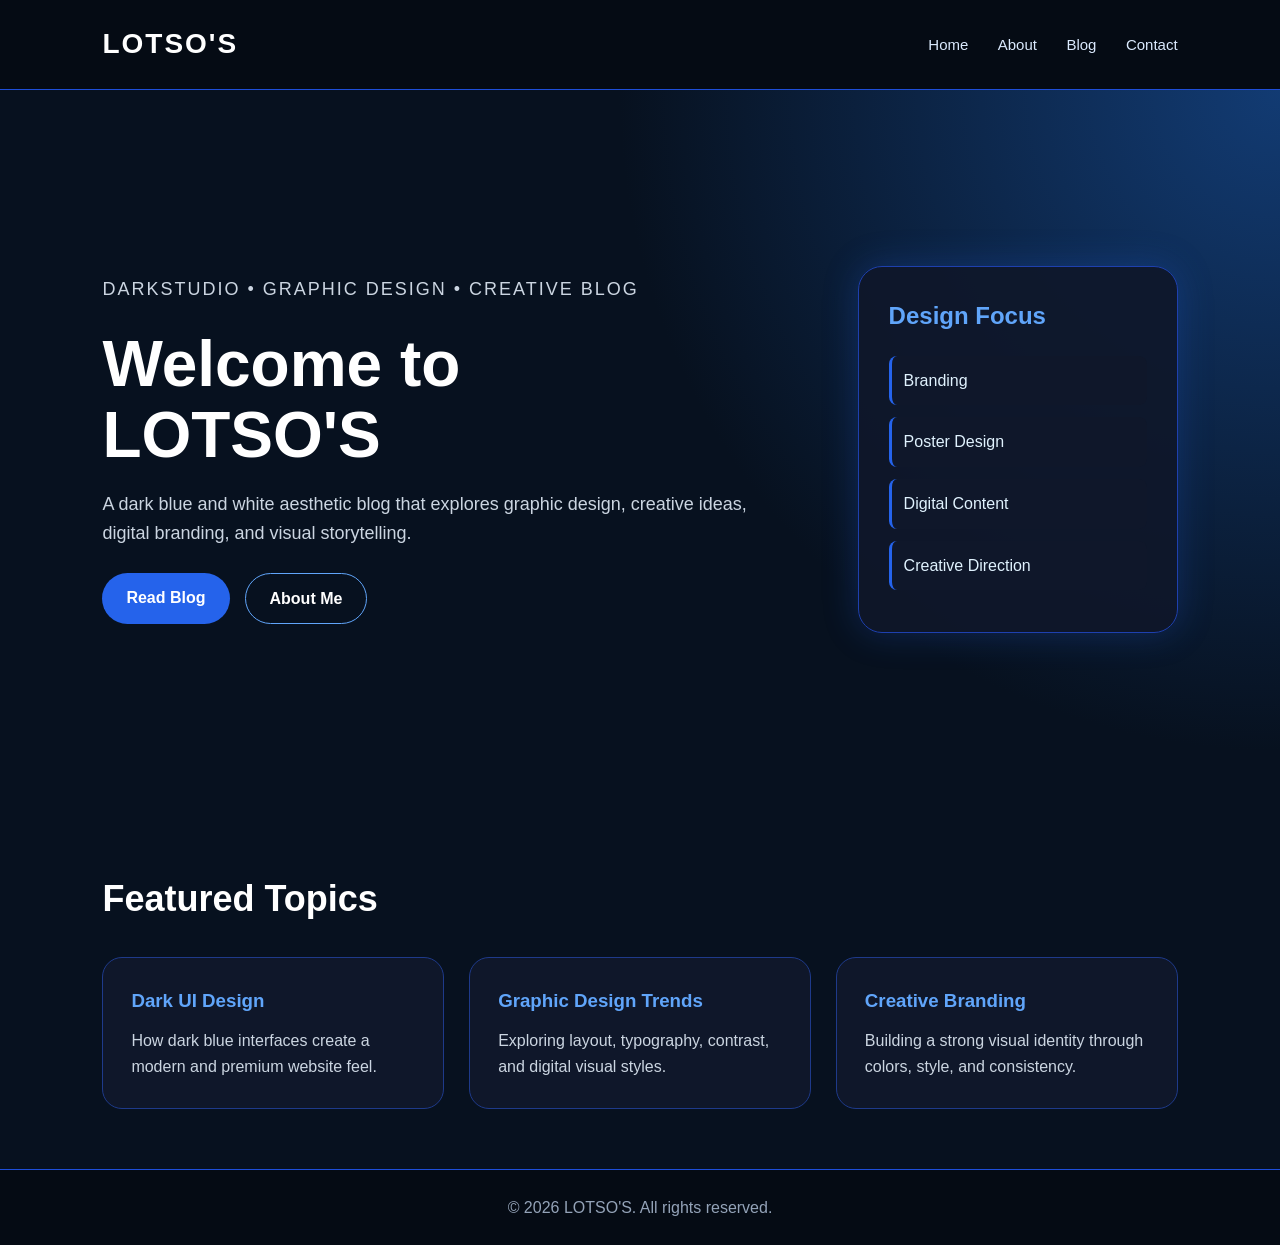
==== index.html @ 0e8b7d99 "Added dark studio home page design" ====
<!DOCTYPE html>
<html lang="en">
<head>
    <meta charset="UTF-8">
    <meta name="viewport" content="width=device-width, initial-scale=1.0">
    <title>LOTSO'S | DarkStudio Blog</title>
    <link rel="stylesheet" href="css/style.css">
</head>
<body>

    <header class="site-header">
        <div class="logo">LOTSO'S</div>

        <nav class="navbar">
            <a href="index.html">Home</a>
            <a href="about.html">About</a>
            <a href="blog.html">Blog</a>
            <a href="contact.html">Contact</a>
        </nav>
    </header>

    <main>
        <section class="hero-section">
            <div class="hero-text">
                <p class="tagline">DarkStudio • Graphic Design • Creative Blog</p>
                <h1>Welcome to LOTSO'S</h1>
                <p>
                    A dark blue and white aesthetic blog that explores graphic design,
                    creative ideas, digital branding, and visual storytelling.
                </p>

                <div class="hero-buttons">
                    <a href="blog.html" class="btn primary-btn">Read Blog</a>
                    <a href="about.html" class="btn secondary-btn">About Me</a>
                </div>
            </div>

            <div class="hero-card">
                <h2>Design Focus</h2>
                <p>Branding</p>
                <p>Poster Design</p>
                <p>Digital Content</p>
                <p>Creative Direction</p>
            </div>
        </section>

        <section class="featured-section">
            <h2>Featured Topics</h2>

            <div class="topic-grid">
                <article class="topic-card">
                    <h3>Dark UI Design</h3>
                    <p>How dark blue interfaces create a modern and premium website feel.</p>
                </article>

                <article class="topic-card">
                    <h3>Graphic Design Trends</h3>
                    <p>Exploring layout, typography, contrast, and digital visual styles.</p>
                </article>

                <article class="topic-card">
                    <h3>Creative Branding</h3>
                    <p>Building a strong visual identity through colors, style, and consistency.</p>
                </article>
            </div>
        </section>
    </main>

    <footer>
        <p>&copy; 2026 LOTSO'S. All rights reserved.</p>
    </footer>

    <script src="js/script.js"></script>
</body>
</html>
---- css/style.css ----
* {
    margin: 0;
    padding: 0;
    box-sizing: border-box;
}

body {
    font-family: Arial, Helvetica, sans-serif;
    background-color: #07111f;
    color: #ffffff;
    line-height: 1.6;
}

.site-header {
    width: 100%;
    padding: 22px 8%;
    background-color: #050b14;
    border-bottom: 1px solid #1e4ed8;
    display: flex;
    justify-content: space-between;
    align-items: center;
}

.logo {
    font-size: 28px;
    font-weight: bold;
    letter-spacing: 2px;
    color: #ffffff;
}

.navbar a {
    color: #dbeafe;
    text-decoration: none;
    margin-left: 25px;
    font-size: 15px;
    transition: 0.3s ease;
}

.navbar a:hover {
    color: #60a5fa;
}

.hero-section {
    min-height: 80vh;
    padding: 70px 8%;
    display: flex;
    align-items: center;
    justify-content: space-between;
    gap: 40px;
    background: radial-gradient(circle at top right, #123b73, #07111f 45%);
}

.hero-text {
    max-width: 650px;
}

.tagline {
    color: #60a5fa;
    text-transform: uppercase;
    letter-spacing: 2px;
    font-size: 14px;
    margin-bottom: 15px;
}

.hero-text h1 {
    font-size: 64px;
    line-height: 1.1;
    margin-bottom: 20px;
}

.hero-text p {
    color: #cbd5e1;
    font-size: 18px;
    margin-bottom: 25px;
}

.hero-buttons {
    display: flex;
    gap: 15px;
    flex-wrap: wrap;
}

.btn {
    padding: 12px 24px;
    border-radius: 30px;
    text-decoration: none;
    font-weight: bold;
    transition: 0.3s ease;
}

.primary-btn {
    background-color: #2563eb;
    color: #ffffff;
}

.primary-btn:hover {
    background-color: #1d4ed8;
}

.secondary-btn {
    border: 1px solid #60a5fa;
    color: #ffffff;
}

.secondary-btn:hover {
    background-color: #60a5fa;
    color: #07111f;
}

.hero-card {
    width: 320px;
    padding: 30px;
    background-color: rgba(15, 23, 42, 0.9);
    border: 1px solid #1e40af;
    border-radius: 24px;
    box-shadow: 0 0 35px rgba(37, 99, 235, 0.25);
}

.hero-card h2 {
    color: #60a5fa;
    margin-bottom: 20px;
}

.hero-card p {
    background-color: #0f172a;
    margin-bottom: 12px;
    padding: 12px;
    border-left: 3px solid #2563eb;
    border-radius: 8px;
    color: #e0f2fe;
}

.featured-section {
    padding: 60px 8%;
}

.featured-section h2 {
    font-size: 36px;
    margin-bottom: 30px;
    color: #ffffff;
}

.topic-grid {
    display: grid;
    grid-template-columns: repeat(3, 1fr);
    gap: 25px;
}

.topic-card {
    background-color: #0f172a;
    padding: 28px;
    border-radius: 20px;
    border: 1px solid #1e3a8a;
    transition: 0.3s ease;
}

.topic-card:hover {
    transform: translateY(-8px);
    box-shadow: 0 0 25px rgba(96, 165, 250, 0.2);
}

.topic-card h3 {
    color: #60a5fa;
    margin-bottom: 12px;
}

.topic-card p {
    color: #cbd5e1;
}

footer {
    text-align: center;
    padding: 25px;
    background-color: #050b14;
    border-top: 1px solid #1e4ed8;
    color: #94a3b8;
}

@media (max-width: 900px) {
    .site-header {
        flex-direction: column;
        gap: 15px;
    }

    .navbar a {
        margin: 0 10px;
    }

    .hero-section {
        flex-direction: column;
        text-align: center;
    }

    .hero-text h1 {
        font-size: 46px;
    }

    .topic-grid {
        grid-template-columns: 1fr;
    }

    .hero-card {
        width: 100%;
    }
}
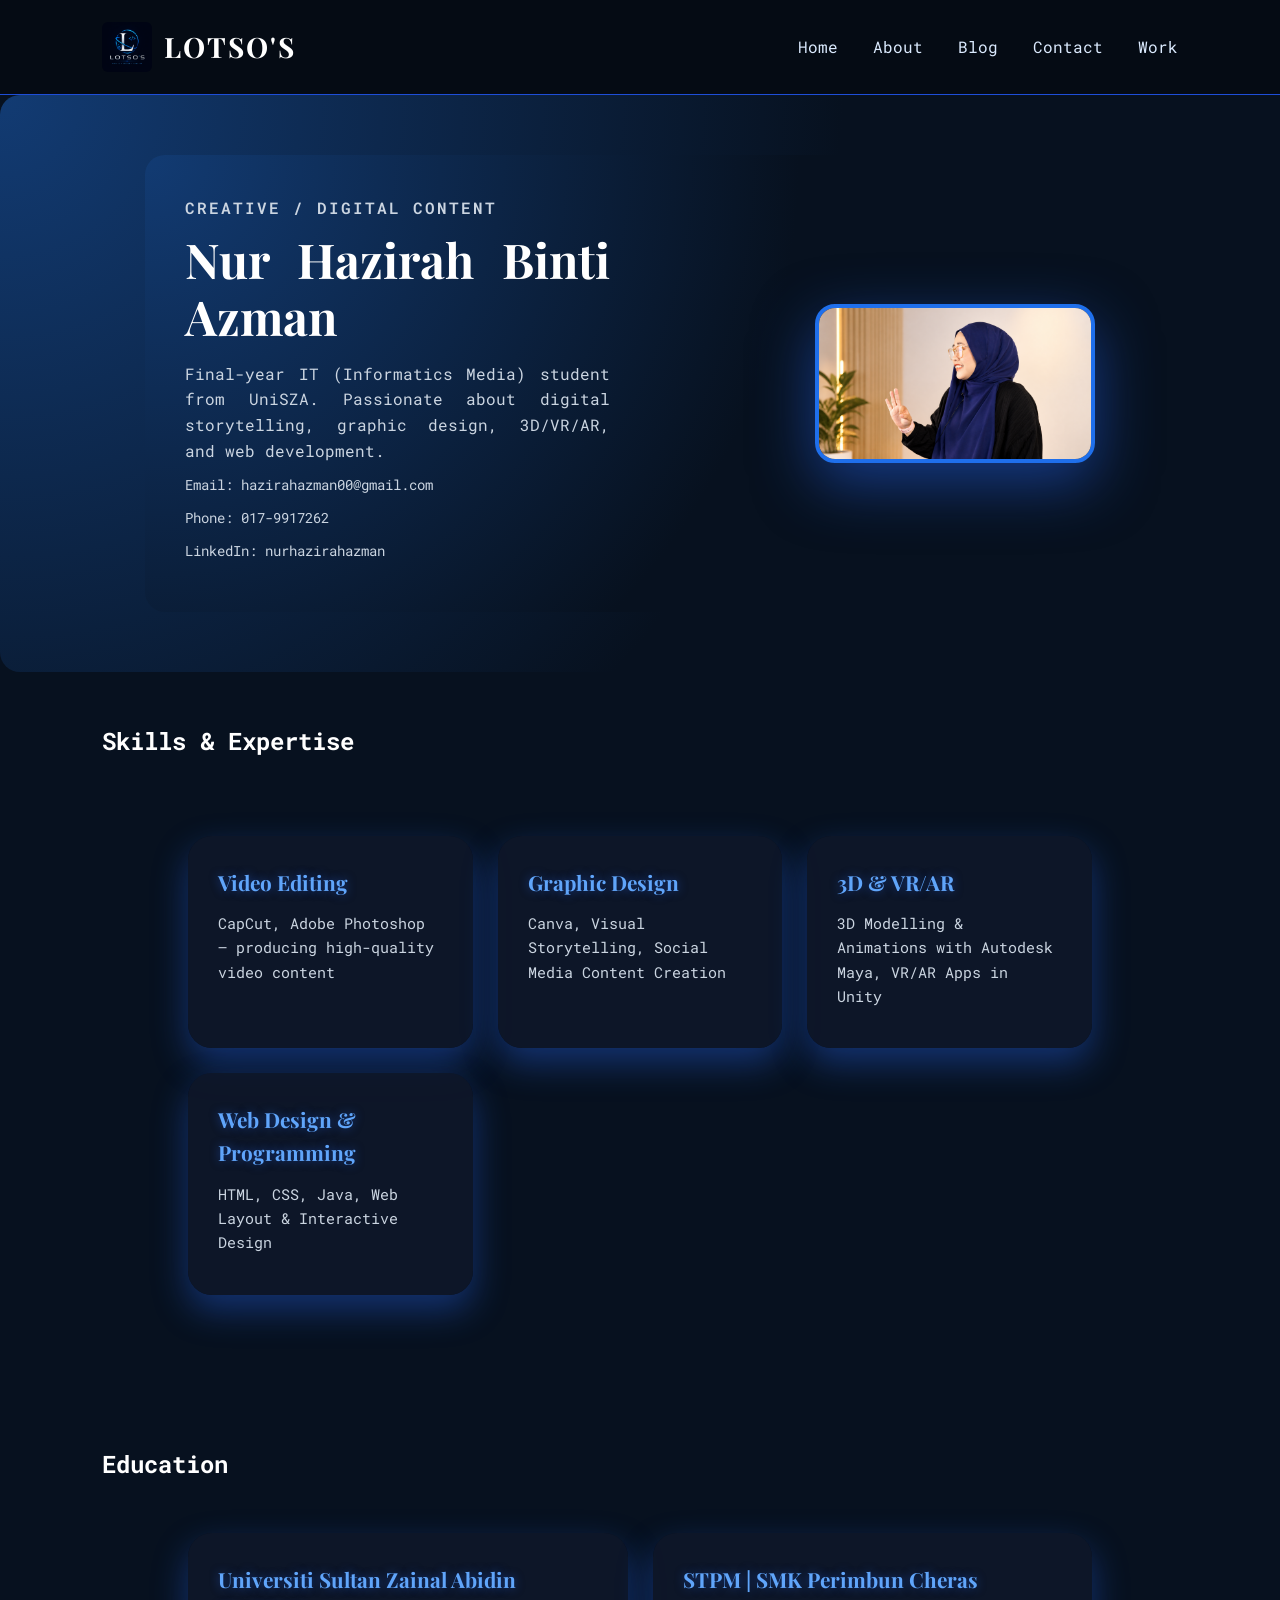
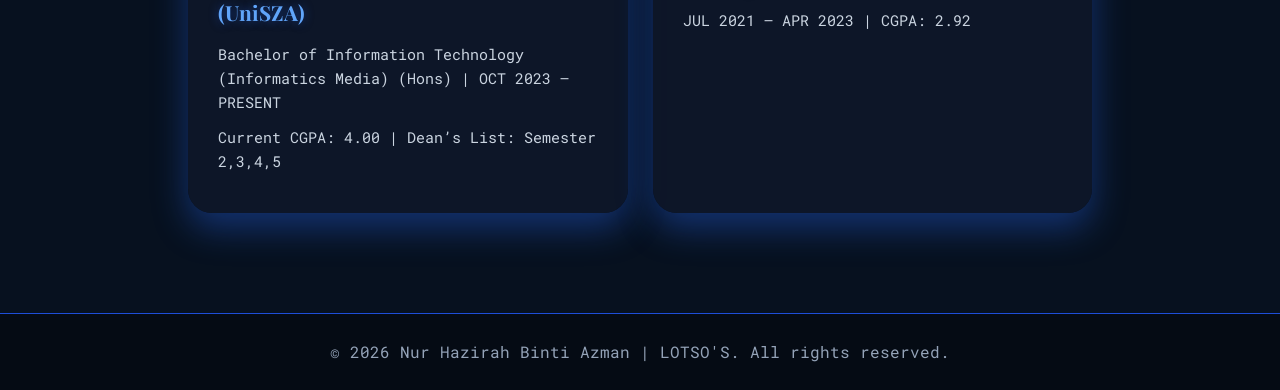
==== commit b9bc840c: "Final website updates" ====
--- a/index.html
+++ b/index.html
@@ -1,75 +1,93 @@
 <!DOCTYPE html>
 <html lang="en">
 <head>
-    <meta charset="UTF-8">
-    <meta name="viewport" content="width=device-width, initial-scale=1.0">
-    <title>LOTSO'S | DarkStudio Blog</title>
-    <link rel="stylesheet" href="css/style.css">
+<meta charset="UTF-8">
+<meta name="viewport" content="width=device-width, initial-scale=1.0">
+<title>LOTSO'S | Nur Hazirah Binti Azman</title>
+<link href="https://fonts.googleapis.com/css2?family=Playfair+Display:wght@600;700&family=Roboto+Mono&display=swap" rel="stylesheet">
+<link rel="stylesheet" href="css/style.css">
+<link rel="stylesheet" href="css/index-additions.css"> <!-- Additions for glow effect -->
 </head>
 <body>
 
-    <header class="site-header">
-        <div class="logo">LOTSO'S</div>
+<!-- Header -->
+<header class="site-header">
+    <div class="logo-container">
+        <img src="images/lotso.png" alt="LOTSO'S Logo" class="site-logo">
+        <span class="site-title">LOTSO'S</span>
+    </div>
+    <nav class="navbar">
+        <a href="index.html">Home</a>
+        <a href="about.html">About</a>
+        <a href="blog.html">Blog</a>
+        <a href="contact.html">Contact</a>
+        <a href="work.html">Work</a>
+    </nav>
+</header>
 
-        <nav class="navbar">
-            <a href="index.html">Home</a>
-            <a href="about.html">About</a>
-            <a href="blog.html">Blog</a>
-            <a href="contact.html">Contact</a>
-        </nav>
-    </header>
+<section <section class="hero-section">
+    <div class="landscape-card-no-box">
+        <!-- Left side: text -->
+        <div class="hero-text">
+            <p class="tagline">Creative / Digital Content</p>
+            <h1>Nur Hazirah Binti Azman</h1>
+            <p>Final-year IT (Informatics Media) student from UniSZA. Passionate about digital storytelling, graphic design, 3D/VR/AR, and web development.</p>
+            <div class="contact-info-hero">
+                <p>Email: <a href="mailto:hazirahazman00@gmail.com">hazirahazman00@gmail.com</a></p>
+                <p>Phone: 017-9917262</p>
+                <p>LinkedIn: <a href="https://www.linkedin.com/in/nurhazirahazman" target="_blank">nurhazirahazman</a></p>
+            </div>
+        </div>
 
-    <main>
-        <section class="hero-section">
-            <div class="hero-text">
-                <p class="tagline">DarkStudio • Graphic Design • Creative Blog</p>
-                <h1>Welcome to LOTSO'S</h1>
-                <p>
-                    A dark blue and white aesthetic blog that explores graphic design,
-                    creative ideas, digital branding, and visual storytelling.
-                </p>
+        <!-- Right side: profile image -->
+        <div class="hero-image">
+            <img src="images/profile hazirah.png" alt="Nur Hazirah Binti Azman">
+        </div>
+    </div>
+</section>
 
-                <div class="hero-buttons">
-                    <a href="blog.html" class="btn primary-btn">Read Blog</a>
-                    <a href="about.html" class="btn secondary-btn">About Me</a>
-                </div>
-            </div>
+<section class="featured-section">
+    <h2>Skills & Expertise</h2>
+    <div class="education-cards">
+        <a href="work.html#video" class="card glow-card topic-card">
+            <h3>Video Editing</h3>
+            <p>CapCut, Adobe Photoshop — producing high-quality video content</p>
+        </a>
+        <a href="work.html#graphic" class="card glow-card topic-card">
+            <h3>Graphic Design</h3>
+            <p>Canva, Visual Storytelling, Social Media Content Creation</p>
+        </a>
+        <a href="work.html#3dvr" class="card glow-card topic-card">
+            <h3>3D & VR/AR</h3>
+            <p>3D Modelling & Animations with Autodesk Maya, VR/AR Apps in Unity</p>
+        </a>
+        <a href="work.html#web" class="card glow-card topic-card">
+            <h3>Web Design & Programming</h3>
+            <p>HTML, CSS, Java, Web Layout & Interactive Design</p>
+        </a>
+    </div>
+</section>
 
-            <div class="hero-card">
-                <h2>Design Focus</h2>
-                <p>Branding</p>
-                <p>Poster Design</p>
-                <p>Digital Content</p>
-                <p>Creative Direction</p>
-            </div>
-        </section>
+<section class="education-section">
+    <h2>Education</h2>
+    <div class="education-cards">
+        <div class="card glow-card edu-card">
+            <h3>Universiti Sultan Zainal Abidin (UniSZA)</h3>
+            <p>Bachelor of Information Technology (Informatics Media) (Hons) | OCT 2023 – PRESENT</p>
+            <p>Current CGPA: 4.00 | Dean’s List: Semester 2,3,4,5</p>
+        </div>
+        <div class="card glow-card edu-card">
+            <h3>STPM | SMK Perimbun Cheras</h3>
+            <p>JUL 2021 – APR 2023 | CGPA: 2.92</p>
+        </div>
+    </div>
+</section>
 
-        <section class="featured-section">
-            <h2>Featured Topics</h2>
 
-            <div class="topic-grid">
-                <article class="topic-card">
-                    <h3>Dark UI Design</h3>
-                    <p>How dark blue interfaces create a modern and premium website feel.</p>
-                </article>
 
-                <article class="topic-card">
-                    <h3>Graphic Design Trends</h3>
-                    <p>Exploring layout, typography, contrast, and digital visual styles.</p>
-                </article>
+<footer>
+<p>&copy; 2026 Nur Hazirah Binti Azman | LOTSO'S. All rights reserved.</p>
+</footer>
 
-                <article class="topic-card">
-                    <h3>Creative Branding</h3>
-                    <p>Building a strong visual identity through colors, style, and consistency.</p>
-                </article>
-            </div>
-        </section>
-    </main>
-
-    <footer>
-        <p>&copy; 2026 LOTSO'S. All rights reserved.</p>
-    </footer>
-
-    <script src="js/script.js"></script>
 </body>
 </html>
--- a/css/style.css
+++ b/css/style.css
@@ -1,3 +1,4 @@
+/* Reset & Base */
 * {
     margin: 0;
     padding: 0;
@@ -5,12 +6,20 @@
 }
 
 body {
-    font-family: Arial, Helvetica, sans-serif;
+    font-family: 'Roboto Mono', monospace;
     background-color: #07111f;
     color: #ffffff;
     line-height: 1.6;
-}
-
+    scroll-behavior: smooth;
+}
+
+/* Links */
+a {
+    text-decoration: none;
+    color: inherit;
+}
+
+/* Header */
 .site-header {
     width: 100%;
     padding: 22px 8%;
@@ -21,153 +30,201 @@
     align-items: center;
 }
 
-.logo {
+.logo-container {
+    display: flex;
+    align-items: center;
+    gap: 12px;
+}
+
+.site-logo {
+    width: 50px;
+    border-radius: 6px;
+}
+
+.site-title {
+    font-family: 'Playfair Display', serif;
     font-size: 28px;
-    font-weight: bold;
+    font-weight: 700;
+    color: #ffffff;
     letter-spacing: 2px;
-    color: #ffffff;
 }
 
 .navbar a {
     color: #dbeafe;
-    text-decoration: none;
     margin-left: 25px;
-    font-size: 15px;
-    transition: 0.3s ease;
+    transition: 0.3s;
 }
 
 .navbar a:hover {
     color: #60a5fa;
 }
 
+/* Hero Sections */
+.page-hero,
 .hero-section {
-    min-height: 80vh;
-    padding: 70px 8%;
-    display: flex;
-    align-items: center;
+    padding: 60px 8%;
+    display: flex;
     justify-content: space-between;
+    align-items: center;
+    border-radius: 20px;
+    background: radial-gradient(circle at top left, #123b73, #07111f 60%);
+    overflow: hidden;
     gap: 40px;
-    background: radial-gradient(circle at top right, #123b73, #07111f 45%);
+}
+
+.hero-card {
+    display: flex;
+    justify-content: space-between;
+    align-items: center;
+    gap: 40px;
 }
 
 .hero-text {
-    max-width: 650px;
+    max-width: 600px;
+}
+
+.hero-text h1 {
+    font-family: 'Playfair Display', serif;
+    font-size: 2.8rem;
+    margin-bottom: 15px;
+}
+
+.hero-text p {
+    font-family: 'Roboto Mono', monospace;
+    color: #cbd5e1;
+    margin-bottom: 10px;
 }
 
 .tagline {
+    font-family: 'Playfair Display', serif;
+    font-weight: 600;
     color: #60a5fa;
     text-transform: uppercase;
     letter-spacing: 2px;
-    font-size: 14px;
     margin-bottom: 15px;
 }
 
-.hero-text h1 {
-    font-size: 64px;
-    line-height: 1.1;
-    margin-bottom: 20px;
-}
-
-.hero-text p {
-    color: #cbd5e1;
-    font-size: 18px;
-    margin-bottom: 25px;
-}
-
-.hero-buttons {
-    display: flex;
-    gap: 15px;
-    flex-wrap: wrap;
-}
-
-.btn {
-    padding: 12px 24px;
-    border-radius: 30px;
-    text-decoration: none;
-    font-weight: bold;
-    transition: 0.3s ease;
-}
-
-.primary-btn {
-    background-color: #2563eb;
+.contact-info-hero p {
+    font-size: 0.9rem;
+    color: #a0aec0;
+    margin-top: 6px;
+}
+
+.hero-image img {
+    width: 220px;
+    border-radius: 50%;
+    border: 4px solid #1F6FEB;
+    box-shadow: 0 20px 50px rgba(37, 99, 235, 0.5);
+    transition: transform 0.5s ease, box-shadow 0.5s ease;
+    animation: float 4s ease-in-out infinite;
+}
+
+.hero-image img:hover {
+    transform: scale(1.05) rotate(-2deg);
+    box-shadow: 0 30px 60px rgba(37, 99, 235, 0.7);
+}
+
+@keyframes float {
+    0% { transform: translateY(0); }
+    50% { transform: translateY(-10px); }
+    100% { transform: translateY(0); }
+}
+
+/* Generic Card Layout for index, About, Blog, Skills, Education */
+.card {
+    background: rgba(15, 23, 42, 0.85);
+    padding: 35px 40px;
+    border-radius: 24px;
+    box-shadow: 0 15px 35px rgba(37, 99, 235, 0.4);
+    transition: transform 0.4s, box-shadow 0.4s;
+}
+
+.card:hover {
+    transform: translateY(-6px);
+    box-shadow: 0 15px 50px rgba(37, 99, 235, 0.6);
+}
+
+/* Card Headings */
+.card h2, .card h3 {
+    font-family: 'Playfair Display', serif;
+    font-size: 1.8rem;
+    margin-bottom: 15px;
     color: #ffffff;
 }
 
-.primary-btn:hover {
-    background-color: #1d4ed8;
-}
-
-.secondary-btn {
-    border: 1px solid #60a5fa;
+/* Card Text */
+.card p, .card li {
+    font-family: 'Roboto Mono', monospace;
+    font-size: 1rem;
+    color: #cbd5e1;
+    margin-bottom: 10px;
+}
+
+/* Box accents for About sections or Skills sections */
+.profile-summary { border-left: 5px solid #60a5fa; }
+.career-highlights { border-left: 5px solid #1f6feb; }
+.skills-expertise { border-left: 5px solid #3b82f6; }
+
+/* Blog Post Cards */
+.blog-post-card {
+    display: flex;
+    flex-direction: column;
+    border-radius: 24px;
+    border: 1px solid #1e3a8a;
+    max-width: 280px;
+    margin: auto;
+}
+
+.blog-post-card img {
+    width: 100%;
+    display: block;
+    border-top-left-radius: 24px;
+    border-top-right-radius: 24px;
+}
+
+/* Blog Post Text */
+.post-content h2 {
+    font-family: 'Playfair Display', serif;
+    font-size: 1.8rem;
+    color: #60a5fa;
+    margin-bottom: 12px;
+}
+
+.post-content p {
+    font-family: 'Roboto Mono', monospace;
+    font-size: 1rem;
+    color: #cbd5e1;
+    margin-bottom: 12px;
+}
+
+.read-more {
+    font-weight: 700;
+    color: #1f6feb;
+    transition: color 0.3s, text-shadow 0.3s;
+}
+
+.read-more:hover {
     color: #ffffff;
-}
-
-.secondary-btn:hover {
-    background-color: #60a5fa;
-    color: #07111f;
-}
-
-.hero-card {
-    width: 320px;
-    padding: 30px;
-    background-color: rgba(15, 23, 42, 0.9);
-    border: 1px solid #1e40af;
-    border-radius: 24px;
-    box-shadow: 0 0 35px rgba(37, 99, 235, 0.25);
-}
-
-.hero-card h2 {
-    color: #60a5fa;
-    margin-bottom: 20px;
-}
-
-.hero-card p {
-    background-color: #0f172a;
-    margin-bottom: 12px;
-    padding: 12px;
-    border-left: 3px solid #2563eb;
-    border-radius: 8px;
-    color: #e0f2fe;
-}
-
-.featured-section {
-    padding: 60px 8%;
-}
-
-.featured-section h2 {
-    font-size: 36px;
-    margin-bottom: 30px;
-    color: #ffffff;
-}
-
-.topic-grid {
+    text-shadow: 0 0 10px #60a5fa;
+}
+
+/* Section Layouts */
+.about-layout, .featured-section, .education-cards, .blog-container {
     display: grid;
-    grid-template-columns: repeat(3, 1fr);
     gap: 25px;
-}
-
-.topic-card {
-    background-color: #0f172a;
-    padding: 28px;
-    border-radius: 20px;
-    border: 1px solid #1e3a8a;
-    transition: 0.3s ease;
-}
-
-.topic-card:hover {
-    transform: translateY(-8px);
-    box-shadow: 0 0 25px rgba(96, 165, 250, 0.2);
-}
-
-.topic-card h3 {
-    color: #60a5fa;
-    margin-bottom: 12px;
-}
-
-.topic-card p {
-    color: #cbd5e1;
-}
-
+    padding: 50px 8%;
+}
+
+.topic-grid, .education-cards {
+    grid-template-columns: repeat(auto-fit, minmax(280px, 1fr));
+}
+
+.blog-container {
+    grid-template-columns: repeat(auto-fit, minmax(280px, 1fr));
+    justify-content: center;
+}
+
+/* Footer */
 footer {
     text-align: center;
     padding: 25px;
@@ -176,30 +233,607 @@
     color: #94a3b8;
 }
 
+/* Responsive */
+@media(max-width:900px) {
+    .hero-card { flex-direction: column; text-align: center; }
+    .hero-image img { margin-top: 20px; width: 180px; }
+    .topic-grid, .education-cards, .blog-container { grid-template-columns: 1fr; }
+}
+/* Contact Page */
+
+.contact-content {
+    padding: 50px 8%;
+}
+
+.contact-form-card,
+.contact-info {
+    padding: 35px 40px;
+    border-radius: 24px;
+    box-shadow: 0 15px 35px rgba(37, 99, 235, 0.4);
+    transition: transform 0.4s ease, box-shadow 0.4s ease;
+    background-color: rgba(15,23,42,0.85);
+}
+
+.contact-form-card:hover,
+.contact-info:hover {
+    transform: translateY(-6px);
+    box-shadow: 0 15px 50px rgba(37, 99, 235, 0.6);
+}
+
+.contact-form-card h2,
+.contact-info h2 {
+    font-family: 'Playfair Display', serif;
+    font-size: 1.8rem;
+    margin-bottom: 15px;
+    color: #60a5fa;
+}
+
+.contact-form-card p,
+.contact-info p,
+.contact-form-card li,
+.contact-info li {
+    font-family: 'Roboto Mono', monospace;
+    font-size: 1rem;
+    color: #cbd5e1;
+    margin-bottom: 10px;
+}
+
+.contact-form-card input,
+.contact-form-card textarea {
+    width: 100%;
+    padding: 14px;
+    margin-bottom: 20px;
+    border-radius: 12px;
+    border: 1px solid #1e3a8a;
+    background-color: #07111f;
+    color: #ffffff;
+    outline: none;
+    font-family: 'Roboto Mono', monospace;
+}
+
+.contact-form-card input:focus,
+.contact-form-card textarea:focus {
+    border-color: #60a5fa;
+}
+
+.contact-form-card button {
+    padding: 14px 28px;
+    border-radius: 30px;
+    background-color: #1f6feb;
+    color: #ffffff;
+    font-weight: bold;
+    cursor: pointer;
+    transition: 0.3s ease;
+}
+
+.contact-form-card button:hover {
+    background-color: #1554c7;
+}
+
+/* Layout */
+.about-layout {
+    display: flex;
+    gap: 30px;
+    flex-wrap: wrap;
+}
+
+.contact-form-card, .contact-info {
+    flex: 1 1 400px; /* Responsive two-column layout */
+}
+
+/* Responsive */
 @media (max-width: 900px) {
-    .site-header {
+    .about-layout {
         flex-direction: column;
-        gap: 15px;
     }
-
-    .navbar a {
-        margin: 0 10px;
-    }
-
+}
+/* Hero Section */
+.hero-section {
+    display: flex;
+    justify-content: space-between;
+    align-items: center;
+    gap: 40px;
+    padding: 60px 8%;
+    background: radial-gradient(circle at top left, #123b73, #07111f 60%);
+    border-radius: 20px;
+}
+
+/* Hero Text Card */
+.hero-card {
+    background-color: rgba(15, 23, 42, 0.85);
+    padding: 30px 40px;
+    border-radius: 20px;
+    max-width: 600px;
+    box-shadow: 0 10px 30px rgba(37, 99, 235, 0.4);
+}
+
+.hero-card h1 {
+    font-family: 'Poppins', sans-serif;
+    font-size: 2.8rem;
+    font-weight: 700;
+    margin-bottom: 10px;
+    color: #ffffff;
+}
+
+.hero-card .tagline {
+    font-family: 'Poppins', sans-serif;
+    font-size: 1rem;
+    font-weight: 600;
+    letter-spacing: 2px;
+    color: #60a5fa;
+    text-transform: uppercase;
+    margin-bottom: 15px;
+}
+
+.hero-card p {
+    font-size: 1rem;
+    color: #cbd5e1;
+    margin-bottom: 10px;
+}
+
+.contact-info-hero p {
+    font-size: 0.9rem;
+    color: #a0aec0;
+}
+
+/* Profile Image */
+.hero-image img {
+    width: 280px;
+    border-radius: 50%;
+    border: 4px solid #1F6FEB;
+    box-shadow: 0 20px 50px rgba(37, 99, 235, 0.5);
+    transition: transform 0.5s ease, box-shadow 0.5s ease;
+    animation: float 4s ease-in-out infinite;
+}
+
+.hero-image img:hover {
+    transform: scale(1.05) rotate(-2deg);
+    box-shadow: 0 30px 60px rgba(37, 99, 235, 0.7);
+}
+
+@keyframes float {
+    0% { transform: translateY(0px); }
+    50% { transform: translateY(-15px); }
+    100% { transform: translateY(0px); }
+}
+
+/* Responsive for Mobile */
+@media (max-width: 900px) {
     .hero-section {
         flex-direction: column;
         text-align: center;
     }
 
-    .hero-text h1 {
-        font-size: 46px;
+    .hero-image img {
+        width: 200px;
+        margin-top: 20px;
     }
-
-    .topic-grid {
+}
+/* Glow effect for index page elements */
+.glow-card {
+    border-radius: 24px;
+    transition: 0.4s ease;
+    box-shadow: 0 0 15px rgba(37, 99, 235, 0.4);
+}
+
+.glow-card:hover {
+    box-shadow: 0 0 25px rgba(37, 99, 235, 0.8);
+    transform: translateY(-5px);
+}
+
+/* Optional: glowing text inside cards */
+.glow-card h1,
+.glow-card h2,
+.glow-card h3 {
+    text-shadow: 0 0 10px rgba(37, 99, 235, 0.5);
+}
+/* Skills cards like Education cards */
+.topic-card {
+    padding: 30px;
+    border-radius: 24px;
+    box-shadow: 0 15px 35px rgba(37, 99, 235, 0.4);
+    background: rgba(15, 23, 42, 0.85);
+    transition: transform 0.4s, box-shadow 0.4s;
+    cursor: pointer;
+}
+
+.topic-card:hover {
+    transform: translateY(-6px);
+    box-shadow: 0 20px 50px rgba(37, 99, 235, 0.6);
+}
+
+.topic-card h3 {
+    font-family: 'Playfair Display', serif;
+    font-size: 1.3rem;
+    color: #60a5fa;
+    margin-bottom: 12px;
+}
+
+.topic-card p {
+    font-family: 'Roboto Mono', monospace;
+    color: #cbd5e1;
+    font-size: 0.95rem;
+}
+
+/* Align Education cards grid with Skills cards grid */
+.education-section {
+    padding: 50px 8%; /* same as Skills section */
+}
+
+.education-cards {
+    display: grid;
+    grid-template-columns: repeat(auto-fit, minmax(280px, 1fr));
+    gap: 25px;
+}
+
+/* Cards glow & hover (same as Skills) */
+.edu-card {
+    padding: 30px;
+    border-radius: 24px;
+    background: rgba(15, 23, 42, 0.85);
+    box-shadow: 0 15px 35px rgba(37, 99, 235, 0.4);
+    transition: transform 0.4s ease, box-shadow 0.4s ease;
+}
+
+.edu-card:hover {
+    transform: translateY(-6px);
+    box-shadow: 0 20px 50px rgba(37, 99, 235, 0.6);
+}
+
+.edu-card h3 {
+    font-family: 'Playfair Display', serif;
+    font-size: 1.3rem;
+    color: #60a5fa;
+    margin-bottom: 12px;
+}
+
+.edu-card p {
+    font-family: 'Roboto Mono', monospace;
+    font-size: 0.95rem;
+    color: #cbd5e1;
+}
+/* Hero section - justify text & push profile image right */
+.landscape-card {
+    display: flex;
+    justify-content: space-between;
+    align-items: center;
+    background: radial-gradient(circle at top left,#123b73,#07111f 60%);
+    border-radius: 20px;
+    padding: 40px;
+    gap: 30px;
+    box-shadow: 0 15px 50px rgba(37,99,235,0.4);
+}
+
+.landscape-card .hero-text {
+    flex: 1;
+    text-align: justify; /* justify all text in left half */
+    padding-right: 30px;
+}
+
+.landscape-card .hero-image {
+    flex: 1;
+    display: flex;
+    justify-content: flex-end; /* push image fully right */
+    align-items: center;
+}
+
+.landscape-card .hero-image img {
+    max-width: 350px; /* size of profile image */
+    border-radius: 20px;
+    border: 4px solid #1F6FEB;
+    box-shadow: 0 20px 60px rgba(37,99,235,0.5);
+    animation: float 4s ease-in-out infinite;
+}
+
+.landscape-card .hero-image img:hover {
+    transform: scale(1.05);
+    box-shadow: 0 30px 70px rgba(37,99,235,0.7);
+}
+/* Hero Section Landscape */
+.hero-section {
+    padding: 60px 8%;
+}
+
+.landscape-card {
+    display: flex;
+    justify-content: space-between;
+    align-items: center;
+    background: radial-gradient(circle at top left,#123b73,#07111f 60%);
+    border-radius: 20px;
+    padding: 40px;
+    gap: 30px;
+    box-shadow: 0 15px 50px rgba(37,99,235,0.4);
+}
+
+.hero-text {
+    flex: 1;
+    text-align: justify;
+    padding-right: 30px;
+}
+
+.hero-text h1 {
+    font-family: 'Playfair Display', serif;
+    font-size: 3rem;
+    line-height: 1.2;
+}
+
+.hero-text p,
+.contact-info-hero p {
+    font-family: 'Roboto Mono', monospace;
+    color: #cbd5e1;
+}
+
+.hero-image {
+    flex: 1;
+    display: flex;
+    justify-content: flex-end;
+    align-items: center;
+}
+
+.hero-image img {
+    max-width: 380px;
+    border-radius: 20px;
+    border: 4px solid #1F6FEB;
+    box-shadow: 0 20px 60px rgba(37,99,235,0.5);
+    animation: float 4s ease-in-out infinite;
+}
+
+.hero-image img:hover {
+    transform: scale(1.05);
+    box-shadow: 0 30px 70px rgba(37,99,235,0.7);
+}
+
+@keyframes float {
+    0% { transform: translateY(0); }
+    50% { transform: translateY(-8px); }
+    100% { transform: translateY(0); }
+}
+
+/* Skills & Education Cards */
+.education-cards {
+    display: grid;
+    grid-template-columns: repeat(auto-fit, minmax(280px, 1fr));
+    gap: 25px;
+    padding: 50px 8%;
+}
+
+.card.glow-card {
+    padding: 30px;
+    border-radius: 24px;
+    background: rgba(15, 23, 42, 0.85);
+    box-shadow: 0 15px 35px rgba(37, 99, 235, 0.4);
+    transition: transform 0.4s, box-shadow 0.4s;
+}
+
+.card.glow-card:hover {
+    transform: translateY(-6px);
+    box-shadow: 0 20px 50px rgba(37, 99, 235, 0.6);
+}
+
+.card h3 {
+    font-family: 'Playfair Display', serif;
+    font-size: 1.3rem;
+    color: #60a5fa;
+    margin-bottom: 12px;
+}
+
+.card p {
+    font-family: 'Roboto Mono', monospace;
+    font-size: 0.95rem;
+    color: #cbd5e1;
+}
+
+/* Responsive */
+@media(max-width:900px) {
+    .landscape-card {
+        flex-direction: column;
+        text-align: center;
+    }
+    .hero-image img {
+        max-width: 250px;
+        margin-top: 20px;
+    }
+    .education-cards {
         grid-template-columns: 1fr;
     }
-
-    .hero-card {
-        width: 100%;
+}
+.hero-card-no-box {
+    display: flex;
+    justify-content: space-between;
+    align-items: center;
+    gap: 30px;
+    background: none; /* remove box background */
+    padding: 40px 8%;  /* keep spacing consistent */
+}
+
+.hero-card-no-box .hero-text {
+    flex: 1;
+    text-align: justify;
+}
+
+.hero-card-no-box .hero-image {
+    flex: 1;
+    display: flex;
+    justify-content: flex-end;
+    align-items: center;
+}
+
+.hero-card-no-box .hero-image img {
+    max-width: 380px;
+    border-radius: 20px;
+    border: 4px solid #1F6FEB; /* keep border */
+    animation: float 4s ease-in-out infinite;
+}
+
+.hero-card-no-box .hero-image img:hover {
+    transform: scale(1.05);
+    box-shadow: 0 30px 70px rgba(37,99,235,0.7);
+}
+/* Hero Section - no box behind text */
+.landscape-card-no-box {
+    display: flex;
+    justify-content: space-between; /* text left, image right */
+    align-items: center;
+    gap: 30px;
+    background: radial-gradient(circle at top left,#123b73,#07111f 60%);
+    border-radius: 20px;
+    padding: 40px;
+    max-width: 1200px;
+    margin: 0 auto; /* center the whole hero card */
+}
+
+/* Text styling */
+.landscape-card-no-box .hero-text {
+    flex: 1;
+    text-align: justify; /* fully justified text */
+}
+
+.landscape-card-no-box .hero-text h1 {
+    font-family: 'Playfair Display', serif;
+    font-size: 3rem;
+    line-height: 1.2;
+}
+
+.landscape-card-no-box .hero-text p,
+.landscape-card-no-box .hero-text .contact-info-hero p {
+    font-family: 'Roboto Mono', monospace;
+    color: #cbd5e1;
+}
+
+/* Image placement */
+.landscape-card-no-box .hero-image {
+    flex: 1;
+    display: flex;
+    justify-content: flex-end; /* push image fully to the right */
+    align-items: center;
+}
+
+.landscape-card-no-box .hero-image img {
+    max-width: 380px;
+    border-radius: 20px;
+    border: 4px solid #1F6FEB;
+    animation: float 4s ease-in-out infinite;
+}
+
+.landscape-card-no-box .hero-image img:hover {
+    transform: scale(1.05);
+    box-shadow: 0 30px 70px rgba(37,99,235,0.7);
+}
+
+/* Floating animation */
+@keyframes float {
+    0% { transform: translateY(0); }
+    50% { transform: translateY(-8px); }
+    100% { transform: translateY(0); }
+}
+
+/* Responsive for mobile */
+@media (max-width: 900px) {
+    .landscape-card-no-box {
+        flex-direction: column;
+        text-align: center;
+        padding: 25px;
     }
+    .landscape-card-no-box .hero-image img {
+        max-width: 250px;
+        margin-top: 20px;
+    }
+}
+/* Work page image sizing */
+.work-gallery .work-card img {
+    width: 100%;
+    max-width: 200px;  /* smaller image size */
+    height: auto;
+    border-radius: 16px; /* optional rounded corners */
+    transition: transform 0.3s ease;
+}
+
+.work-gallery .work-card img:hover {
+    transform: scale(1.05); /* subtle hover effect */
+}
+/* Center work page gallery */
+.work-gallery {
+    display: flex;          /* use flex layout */
+    flex-wrap: wrap;        /* wrap cards to next line */
+    justify-content: center;/* center horizontally */
+    gap: 25px;              /* spacing between cards */
+    padding: 40px 0;        /* optional top/bottom spacing */
+}
+
+/* Each work card */
+.work-card {
+    display: flex;
+    flex-direction: column;
+    align-items: center;    /* center content inside card */
+    width: 200px;           /* set a fixed width for all cards */
+    text-align: center;
+}
+
+.work-card img {
+    width: 100%;
+    border-radius: 16px;
+    transition: transform 0.3s ease;
+}
+
+.work-card img:hover {
+    transform: scale(1.05);
+}
+/* Blog Section */
+.blog-section {
+    padding: 50px 8%;
+    text-align: center;
+}
+
+.blog-section h2 {
+    font-family: 'Playfair Display', serif;
+    font-size: 2.2rem;
+    color: #60a5fa;
+    margin-bottom: 40px;
+}
+
+.blog-cards {
+    display: grid;
+    grid-template-columns: repeat(auto-fit, minmax(280px, 1fr));
+    gap: 25px;
+}
+
+.blog-card {
+    display: flex;
+    flex-direction: column;
+    justify-content: flex-end;
+    padding: 20px;
+    border-radius: 20px;
+    color: #fff;
+    height: 300px;
+    background-size: cover;
+    background-position: center;
+    transition: transform 0.3s ease, box-shadow 0.3s ease;
+}
+
+.blog-card h3 {
+    font-family: 'Playfair Display', serif;
+    font-size: 1.3rem;
+    margin-bottom: 12px;
+}
+
+.blog-card p {
+    font-family: 'Roboto Mono', monospace;
+    font-size: 0.95rem;
+    margin-bottom: 15px;
+}
+
+.blog-card a {
+    font-family: 'Roboto Mono', monospace;
+    color: #60a5fa;
+    text-decoration: none;
+    font-weight: bold;
+}
+
+.blog-card a:hover {
+    text-decoration: underline;
+}
+
+.blog-card:hover {
+    transform: translateY(-5px);
+    box-shadow: 0 15px 35px rgba(37,99,235,0.5);
 }
